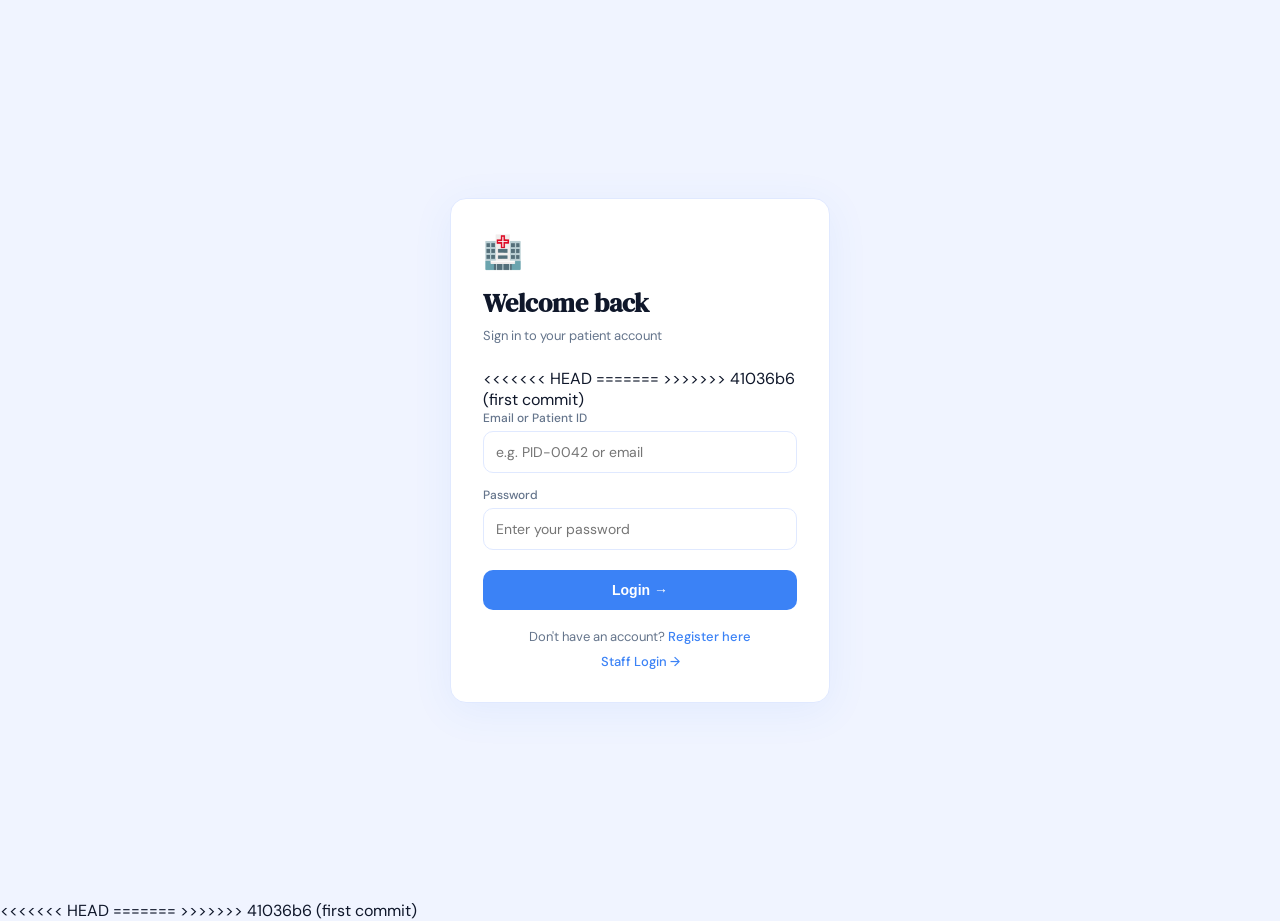
==== public/login.html @ e64d7f1c "first commit" ====
<!DOCTYPE html>
<html lang="en">
<head>
  <meta charset="UTF-8">
  <meta name="viewport" content="width=device-width, initial-scale=1.0">
  <title>Login | CareFlow</title>
  <link rel="stylesheet" href="style.css">
</head>
<body>
<div class="center">
  <div class="form-card">
    <div style="font-size:32px;margin-bottom:12px">🏥</div>
    <h2>Welcome back</h2>
    <p class="subtitle">Sign in to your patient account</p>
<<<<<<< HEAD
=======

    <div id="err-box" style="display:none;background:#fee2e2;color:#b91c1c;padding:10px 14px;border-radius:8px;font-size:13px;margin-bottom:14px;">
      Invalid credentials. Please try again.
    </div>

>>>>>>> 41036b6 (first commit)
    <form action="../auth/login.php" method="POST">
      <input type="hidden" name="role" value="patient">
      <div class="form-group">
        <label class="form-label">Email or Patient ID</label>
        <input class="form-input" type="text" name="userid" placeholder="e.g. PID-0042 or email" required>
      </div>
      <div class="form-group">
        <label class="form-label">Password</label>
        <input class="form-input" type="password" name="password" placeholder="Enter your password" required>
      </div>
      <button type="submit" class="form-btn">Login →</button>
    </form>
    <p class="form-footer">Don't have an account? <a href="signup.html">Register here</a></p>
    <p class="form-footer" style="margin-top:8px"><a href="../staff/login.html">Staff Login →</a></p>
  </div>
</div>
<<<<<<< HEAD
=======
<script>
  // Show error if redirected back with ?error=1
  if (new URLSearchParams(window.location.search).get('error')) {
    document.getElementById('err-box').style.display = 'block';
  }
</script>
>>>>>>> 41036b6 (first commit)
</body>
</html>
---- public/style.css ----
@import url('https://fonts.googleapis.com/css2?family=DM+Serif+Display&family=DM+Sans:wght@400;500;600&display=swap');

*, *::before, *::after { box-sizing: border-box; margin: 0; padding: 0; }
body { font-family: 'DM Sans', sans-serif; background: #f0f4ff; color: #0f172a; min-height: 100vh; }

.navbar { background: #0f1e4a; display: flex; align-items: center; justify-content: space-between; padding: 14px 40px; }
.navbar h2 { font-family: 'DM Serif Display', serif; font-size: 22px; color: white; }
.navbar h2 span { color: #60a5fa; }
.navbar-btns { display: flex; gap: 10px; align-items: center; }
.btn-outline { border: 2px solid white; color: white; background: transparent; padding: 7px 20px; border-radius: 8px; font-size: 13px; font-weight: 600; cursor: pointer; text-decoration: none; }
.btn-outline:hover { background: rgba(255,255,255,0.1); }
.btn { background: #f59e0b; color: #0f1e4a; border: none; padding: 9px 22px; border-radius: 8px; font-size: 13px; font-weight: 700; cursor: pointer; text-decoration: none; display: inline-block; }
.btn:hover { background: #fbbf24; }

.hero { text-align: center; padding: 80px 20px 40px; }
.hero-badge { background: #dbeafe; color: #1d4ed8; font-size: 12px; font-weight: 500; padding: 4px 14px; border-radius: 20px; display: inline-block; margin-bottom: 18px; }
.hero h1 { font-family: 'DM Serif Display', serif; font-size: 44px; color: #0f172a; line-height: 1.15; margin-bottom: 16px; }
.hero h1 span { color: #3b82f6; }
.hero p { color: #64748b; font-size: 16px; line-height: 1.6; margin-bottom: 30px; }
.hero-btns { display: flex; gap: 14px; justify-content: center; flex-wrap: wrap; }
.btn-primary { background: #3b82f6; color: white; border: none; padding: 12px 28px; border-radius: 10px; font-size: 14px; font-weight: 600; cursor: pointer; text-decoration: none; display: inline-block; }
.btn-primary:hover { background: #2563eb; }
.btn-secondary { border: 2px solid #334155; color: #334155; background: white; padding: 11px 26px; border-radius: 10px; font-size: 14px; font-weight: 500; cursor: pointer; text-decoration: none; display: inline-block; }
.btn-secondary:hover { background: #f8fafc; }

.features { display: flex; justify-content: center; gap: 20px; padding: 0 40px 60px; flex-wrap: wrap; }
.feature-card { background: white; border-radius: 16px; padding: 24px; width: 240px; border: 1px solid #e0e9ff; }
.feature-icon { width: 44px; height: 44px; border-radius: 12px; margin-bottom: 14px; display: flex; align-items: center; justify-content: center; font-size: 22px; }
.feature-card h3 { font-size: 15px; font-weight: 600; color: #0f172a; margin-bottom: 8px; }
.feature-card p { font-size: 13px; color: #64748b; line-height: 1.5; }

.center { display: flex; justify-content: center; align-items: center; min-height: 100vh; padding: 20px; background: #f0f4ff; }
.form-card { background: white; border-radius: 16px; padding: 32px; width: 100%; max-width: 380px; border: 1px solid #e0e9ff; box-shadow: 0 8px 40px rgba(59,130,246,0.08); }
.form-card h2 { font-family: 'DM Serif Display', serif; font-size: 26px; color: #0f172a; margin-bottom: 6px; }
.form-card .subtitle { font-size: 13px; color: #64748b; margin-bottom: 24px; }
.form-group { margin-bottom: 14px; }
.form-label { font-size: 12px; color: #64748b; font-weight: 500; display: block; margin-bottom: 5px; }
.form-input { width: 100%; border: 1.5px solid #e0e9ff; border-radius: 10px; padding: 11px 12px; font-size: 14px; color: #0f172a; outline: none; font-family: 'DM Sans', sans-serif; background: white; }
.form-input:focus { border-color: #3b82f6; }
.form-btn { width: 100%; background: #3b82f6; color: white; border: none; padding: 12px; border-radius: 10px; font-size: 14px; font-weight: 600; cursor: pointer; margin-top: 6px; }
.form-btn:hover { background: #2563eb; }
.form-footer { text-align: center; margin-top: 18px; font-size: 13px; color: #64748b; }
.form-footer a { color: #3b82f6; text-decoration: none; font-weight: 500; }

/* ── NAV FIX (override browser link defaults) ── */
.nav-item, .nav-item:visited, .nav-item:hover, .nav-item:active {
  text-decoration: none !important;
  color: inherit;
  border: none;
  background: none;
  outline: none;
  cursor: pointer;
  -webkit-tap-highlight-color: transparent;
  font-family: 'DM Sans', Arial, sans-serif;
}
.nav-label, .nav-label:visited, .nav-label:hover {
  text-decoration: none !important;
}
a { text-decoration: none; }
a:hover { text-decoration: none; }
.topbar-logo { text-decoration: none !important; }

/* ── POSITION FIX ── */
.topbar { position: sticky; top: 0; z-index: 200; }
.bottom-nav {
  position: fixed; bottom: 0; left: 0; right: 0;
  background: #fff; border-top: 1px solid #e0e9ff;
  display: flex; justify-content: space-around;
  padding: 8px 0 10px; z-index: 200;
}
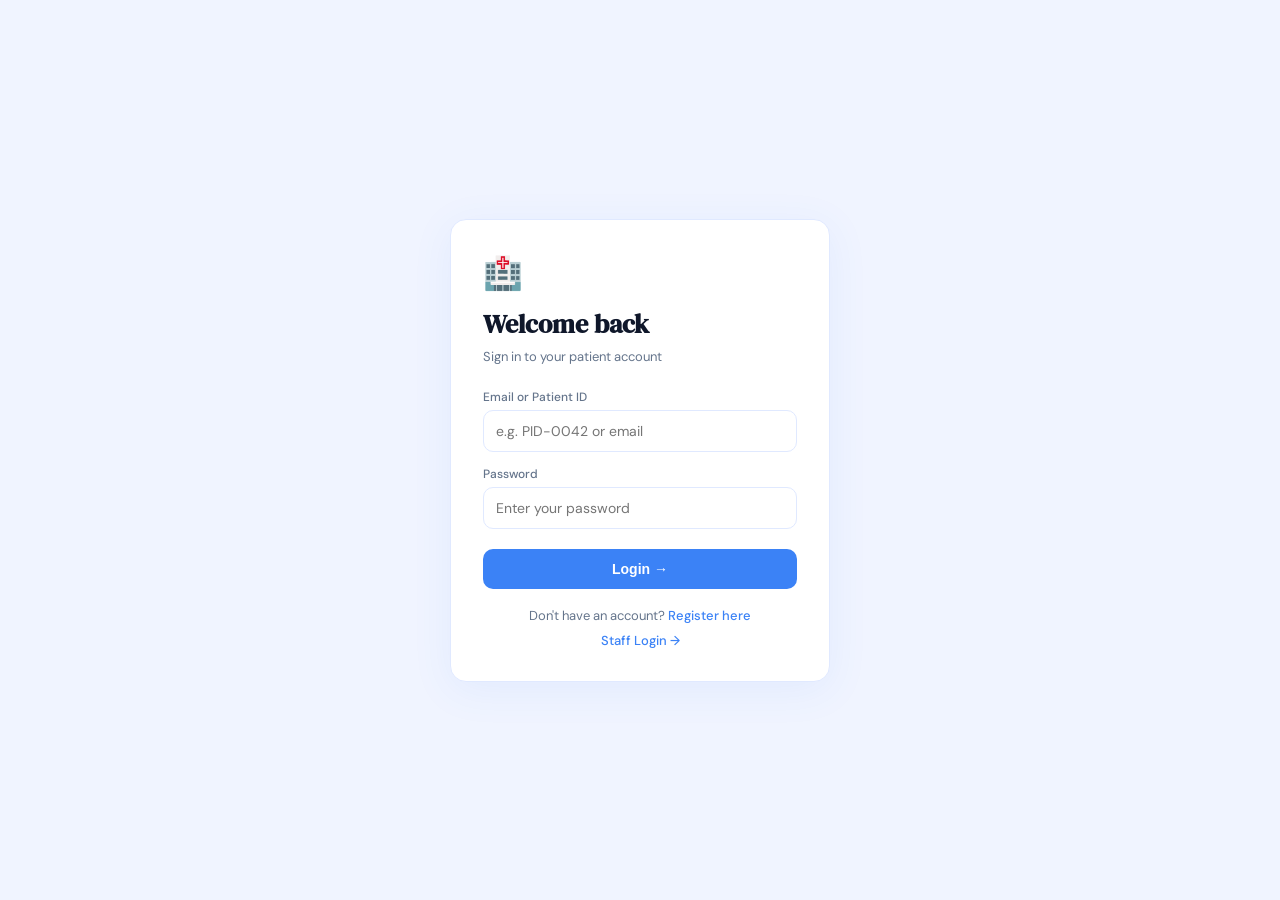
==== commit c7b8ebfb: "updates" ====
--- a/public/login.html
+++ b/public/login.html
@@ -12,14 +12,11 @@
     <div style="font-size:32px;margin-bottom:12px">🏥</div>
     <h2>Welcome back</h2>
     <p class="subtitle">Sign in to your patient account</p>
-<<<<<<< HEAD
-=======
 
     <div id="err-box" style="display:none;background:#fee2e2;color:#b91c1c;padding:10px 14px;border-radius:8px;font-size:13px;margin-bottom:14px;">
       Invalid credentials. Please try again.
     </div>
 
->>>>>>> 41036b6 (first commit)
     <form action="../auth/login.php" method="POST">
       <input type="hidden" name="role" value="patient">
       <div class="form-group">
@@ -36,14 +33,11 @@
     <p class="form-footer" style="margin-top:8px"><a href="../staff/login.html">Staff Login →</a></p>
   </div>
 </div>
-<<<<<<< HEAD
-=======
 <script>
   // Show error if redirected back with ?error=1
   if (new URLSearchParams(window.location.search).get('error')) {
     document.getElementById('err-box').style.display = 'block';
   }
 </script>
->>>>>>> 41036b6 (first commit)
 </body>
 </html>
